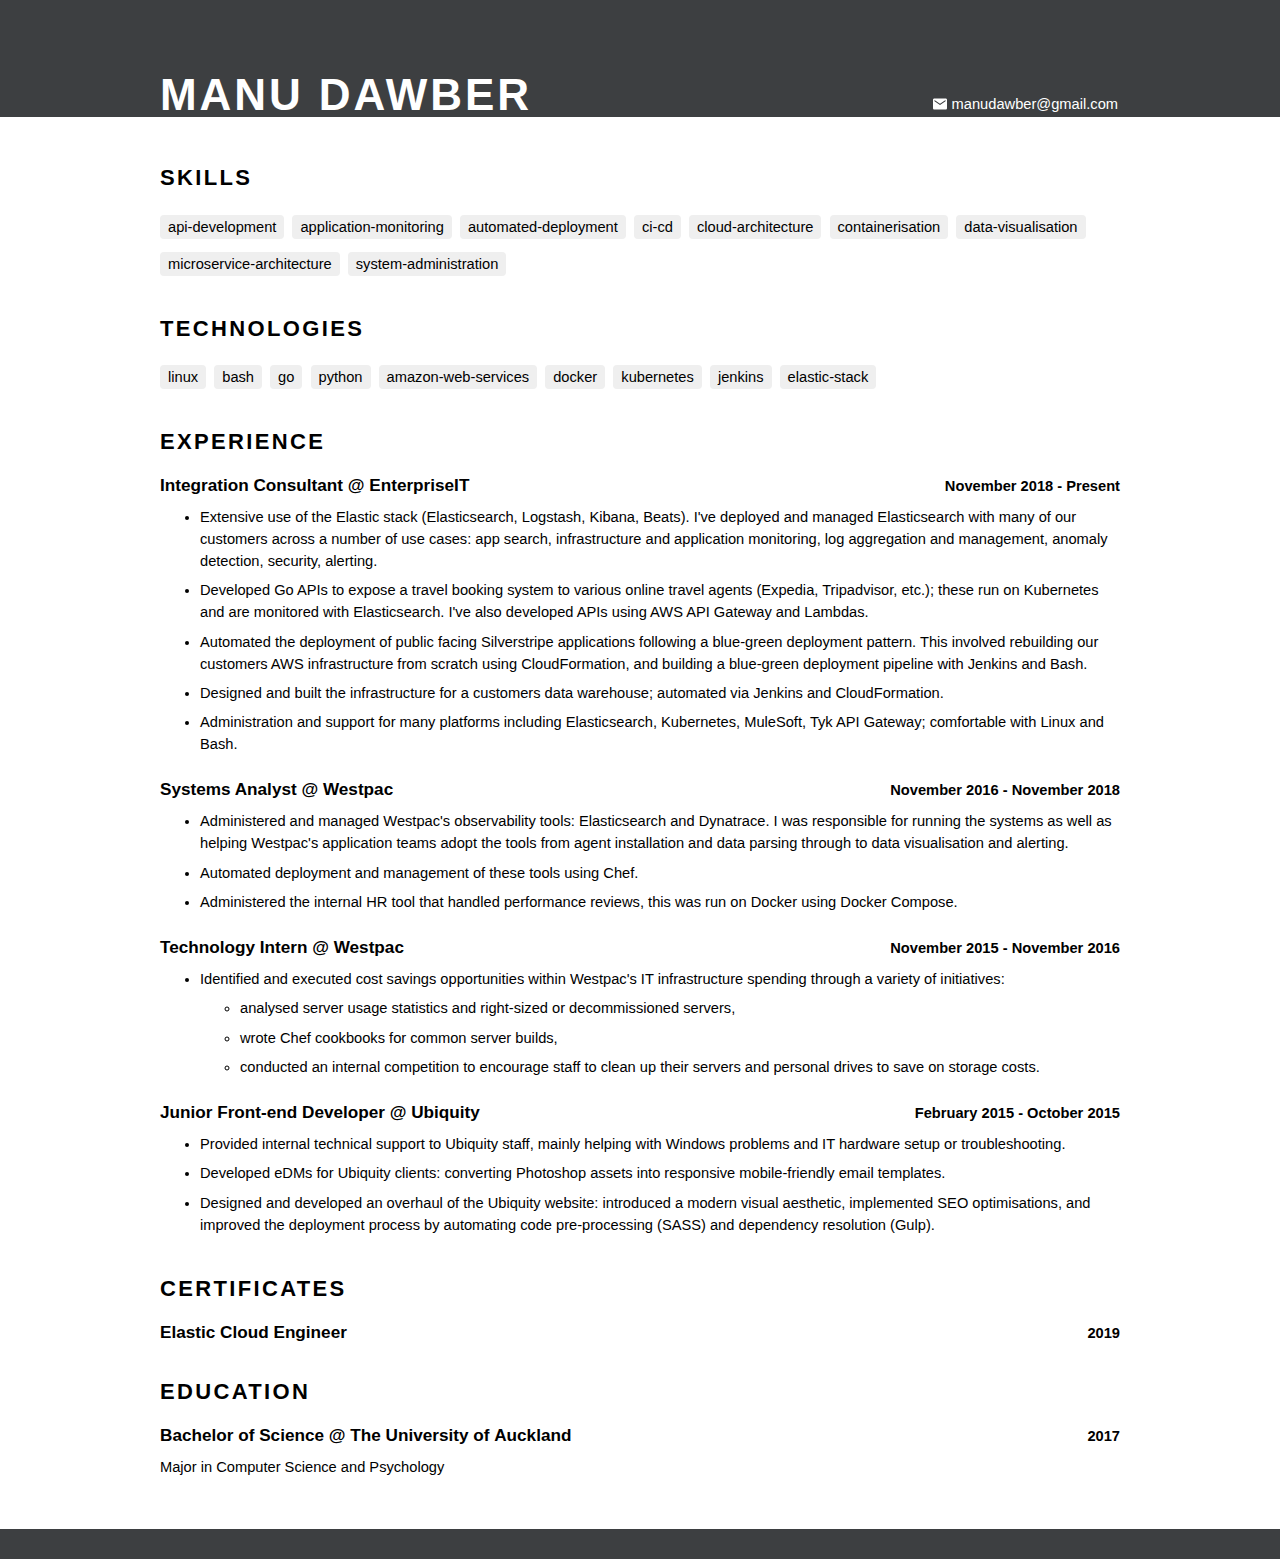
==== index.html @ ee5ba836 "Corrected employment dates and new file name" ====
<!doctype html>
<html lang="en">
  <head>
    <meta charset="utf-8">
    <meta name="description" content="My Resume">
    <meta name="author" content="Manu Dawber">
    <meta name="viewport" content="width=device-width, initial-scale=1">
    <link rel="stylesheet" href="css/normalize.css">
    <link rel="stylesheet" href="css/styles.css">
    <link rel="stylesheet" href="css/responsive.css">
    <title>Manu Dawber | Resume</title>
  </head>
  <body>
    <header>
      <div class="container">
        <h1>Manu Dawber</h1>
        <section class="contact-info">
          <!--<span><img src="css/icons/_ionicons_svg_md-globe.svg" class="icon"/> <a href="https://manudawber.me">manudawber.me</a></span>-->
          <a href="mailto:manudawber@gmail.com"><img src="css/icons/_ionicons_svg_md-mail.svg" class="icon"/><span>manudawber@gmail.com</span></a>
        </section>
      </div>
    </header>
    <main>
      <div class="container">
        <section class="skill">
          <h2>Skills</h2>
          <section class="entry">
            <section class="entry-content">
              <ul class="tag-style">
                <li>api&#8209;development</li>
                <li>application&#8209;monitoring</li>
                <li>automated&#8209;deployment</li>
                <li>ci&#8209;cd</li>
                <li>cloud&#8209;architecture</li>
                <li>containerisation</li>
                <li>data&#8209;visualisation</li>
                <li>microservice&#8209;architecture</li>
                <li>system&#8209;administration</li>
              </ul>
            </section>
          </section>
        </section>
        <section class="technologies">
          <h2>Technologies</h2>
          <section class="entry">
            <section class="entry-content">
              <ul class="tag-style">
                <li>linux</li>
                <li>bash</li>
                <li>go</li>
                <li>python</li>
                <li>amazon&#8209;web&#8209;services</li>
                <li>docker</li>
                <li>kubernetes</li>
                <li>jenkins</li>
                <li>elastic&#8209;stack</li>
              </ul>
            </section>
          </section>
        </section>
        <section class="experience">
          <h2>Experience</h2>
          <section class="entry">
            <h3>Integration Consultant @ EnterpriseIT</h3>
            <span class="entry-date">November 2018 - Present</span>
            <section class="entry-content">
              <ul>
                <li>Extensive use of the Elastic stack (Elasticsearch, Logstash, Kibana, Beats). I've deployed and managed Elasticsearch with many of our customers across a number of use cases: app search, infrastructure and application monitoring, log aggregation and management, anomaly detection, security, alerting.</li>
                <li>Developed Go APIs to expose a travel booking system to various online travel agents (Expedia, Tripadvisor, etc.); these run on Kubernetes and are monitored with Elasticsearch. I've also developed APIs using AWS API Gateway and Lambdas.</li>
                <li>Automated the deployment of public facing Silverstripe applications following a blue-green deployment pattern. This involved rebuilding our customers AWS infrastructure from scratch using CloudFormation, and building a blue-green deployment pipeline with Jenkins and Bash.</li>
                <li>Designed and built the infrastructure for a customers data warehouse; automated via Jenkins and CloudFormation.</li>
                <li>Administration and support for many platforms including Elasticsearch, Kubernetes, MuleSoft, Tyk API Gateway; comfortable with Linux and Bash.</li>
              </ul>
            </section>
          </section>
          <section class="entry">
            <h3>Systems Analyst @ Westpac</h3>
            <span class="entry-date">November 2016 - November 2018</span>
            <section class="entry-content">
              <ul>
                <li>Administered and managed Westpac's observability tools: Elasticsearch and Dynatrace. I was responsible for running the systems as well as helping Westpac's application teams adopt the tools from agent installation and data parsing through to data visualisation and alerting.</li>
                <li>Automated deployment and management of these tools using Chef.</li>
                <li>Administered the internal HR tool that handled performance reviews, this was run on Docker using Docker Compose.</li>
              </ul>
            </section>
          </section>
          <section class="entry">
            <h3>Technology Intern @ Westpac</h3>
            <span class="entry-date">November 2015 - November 2016</span>
            <section class="entry-content">
              <ul>
                <li>Identified and executed cost savings opportunities within Westpac's IT infrastructure spending through a variety of initiatives:
                  <ul>
                    <li>analysed server usage statistics and right-sized or decommissioned servers,</li>
                    <li>wrote Chef cookbooks for common server builds,</li>
                    <li>conducted an internal competition to encourage staff to clean up their servers and personal drives to save on storage costs.</li>
                  </ul>
                </li>
              </ul>
            </section>
          </section>
          <section class="entry">
            <h3>Junior Front-end Developer @ Ubiquity</h3>
            <span class="entry-date">February 2015 - October 2015</span>
            <section class="entry-content">
              <ul>
                <li>Provided internal technical support to Ubiquity staff, mainly helping with Windows problems and IT hardware setup or troubleshooting.</li>
                <li>Developed eDMs for Ubiquity clients: converting Photoshop assets into responsive mobile-friendly email templates.</li>
                <li>Designed and developed an overhaul of the Ubiquity website: introduced a modern visual aesthetic, implemented SEO optimisations, and improved the deployment process by automating code pre-processing (SASS) and dependency resolution (Gulp).</li>
              </ul>
            </section>
          </section>
        </section>
        <section class="certificates">
          <h2>Certificates</h2>
          <section class="entry">
            <h3>Elastic Cloud Engineer</h3>
            <span class="entry-date">2019</span>
          </section>
        </section>
        <section class="education">
          <h2>Education</h2>
          <section class="entry">
            <h3>Bachelor of Science @ The&nbsp;University&nbsp;of&nbsp;Auckland</h3>
            <span class="entry-date">2017</span>
            <section class="entry-content">
              <span>Major in Computer Science and Psychology</span>
            </section>
          </section>
        </section>
      </div>
    </main>
    <footer>
      <div class="container"></div>
    </footer>
  </body>
</html>
---- css/styles.css ----
html {
    font-family: "Open Sans", "Segoe UI", Tahoma, Geneva, Verdana, sans-serif;
    font-weight: 300;
    font-size: 11pt;
    line-height: 1.5;
    color: #000;
    min-width: 320px;
}

body {
    display: flex;
    flex-direction: column;
    min-height: 100vh;
}

header, main, footer {
    display: flex;
    justify-content: center;
}

.container {
    width: 100%;
    max-width: 960px;
    margin: 0 1rem 0 1rem;
}

header, footer {
    flex-direction: row;
    background-color: #3d3f41;
    color: #fff;
}

header {
    height: 6rem;
    padding-top: 2rem;
    align-items: flex-end;
}

header > .container {
    display: flex;
    flex-direction: row;
    justify-content: space-between;
    align-items: flex-end;
}

.contact-info {
    display: flex;
    flex-direction: column;
    justify-content: flex-end;
    align-items: flex-end;
    padding: 2px;
}

.contact-info a {
    display: flex;
    flex-direction: row;
    align-items: center;
    text-decoration: none;
    color: #fff;
}

img.icon {
    width: 16px;
    margin-left: 4px;
    margin-right: 4px;
    fill: #fff; 
}

main {
    margin-top: 3rem;
    margin-bottom: 3rem;
}

footer {
    height: 2rem;
    margin-top: auto;
}

h1 {
    margin: 0;
    line-height: 1em;
    text-transform: uppercase;
    font-size: 3rem;
    letter-spacing: 0.2rem;
}

h2 {
    margin: 0 0 1rem 0;
    text-transform: uppercase;
    letter-spacing: 0.16rem;
}

h3 {
    margin: 0;
}

.entry {
    display: flex;
    flex-direction: row;
    flex-wrap: wrap;
    justify-content: space-between;
    align-items: baseline;
    margin-bottom: 1rem;
}

.entry:last-child {
    margin-bottom: 2rem;
}

.entry-date {
    margin-left: auto;
    font-weight: 600;
}

.entry-content {
    width: 100%;
}

.entry-content > span {
    display: block;
    margin-top: 0.5rem;
    margin-bottom: 0.5rem;
}

ul {
    margin-top: 0.5rem;
    margin-bottom: 0.5rem;
}

li {
    margin-bottom: 0.5rem;
}

li:last-child {
    margin-bottom: 0;
}

.container > section:last-child > .entry {
    margin-bottom: 0;
}

.tag-style {
    list-style: none;
    padding-left: 0;
    margin: 0;
}

.tag-style li {
    display: inline;
    background: #efefef;
    padding: 4px 8px;
    border-radius: 4px;
    margin-right: 4px;
    line-height: 2.5em;
}
---- css/responsive.css ----
@media (max-width: 640px) {
  main {
    margin-top: 2rem;
    margin-bottom: 2rem;
  }

  .entry-date {
    width: 100%;
  }

  ul {
    padding-left: 20px;
  }

  .contact-info img {
    width: 2.5rem;
    margin-left: 2rem;
    margin-right: 0;
  }

  .contact-info span {
    display: none;
  }
}

@media print {
  html {
    font-size: 10pt;
  }

  header {
    height: 4rem;
  }

  footer {
    display: none;
  }

  .container {
    margin: 0 4rem 0 4rem;
  }

  .contact-info img {
    width: 16px;
    margin-left: 4px;
    margin-right: 4px;
    fill: #fff; 
  }

  .contact-info span {
    display: inline;
  }

  .entry {
    page-break-inside: avoid;
  }

  @page {
    size: A4;
    margin: 1cm 0 1cm 0;
  }

  @page :first {
    margin: 0 0 0 0;
  }

  * {
    -webkit-print-color-adjust: exact;
    color-adjust: exact;
  }
}
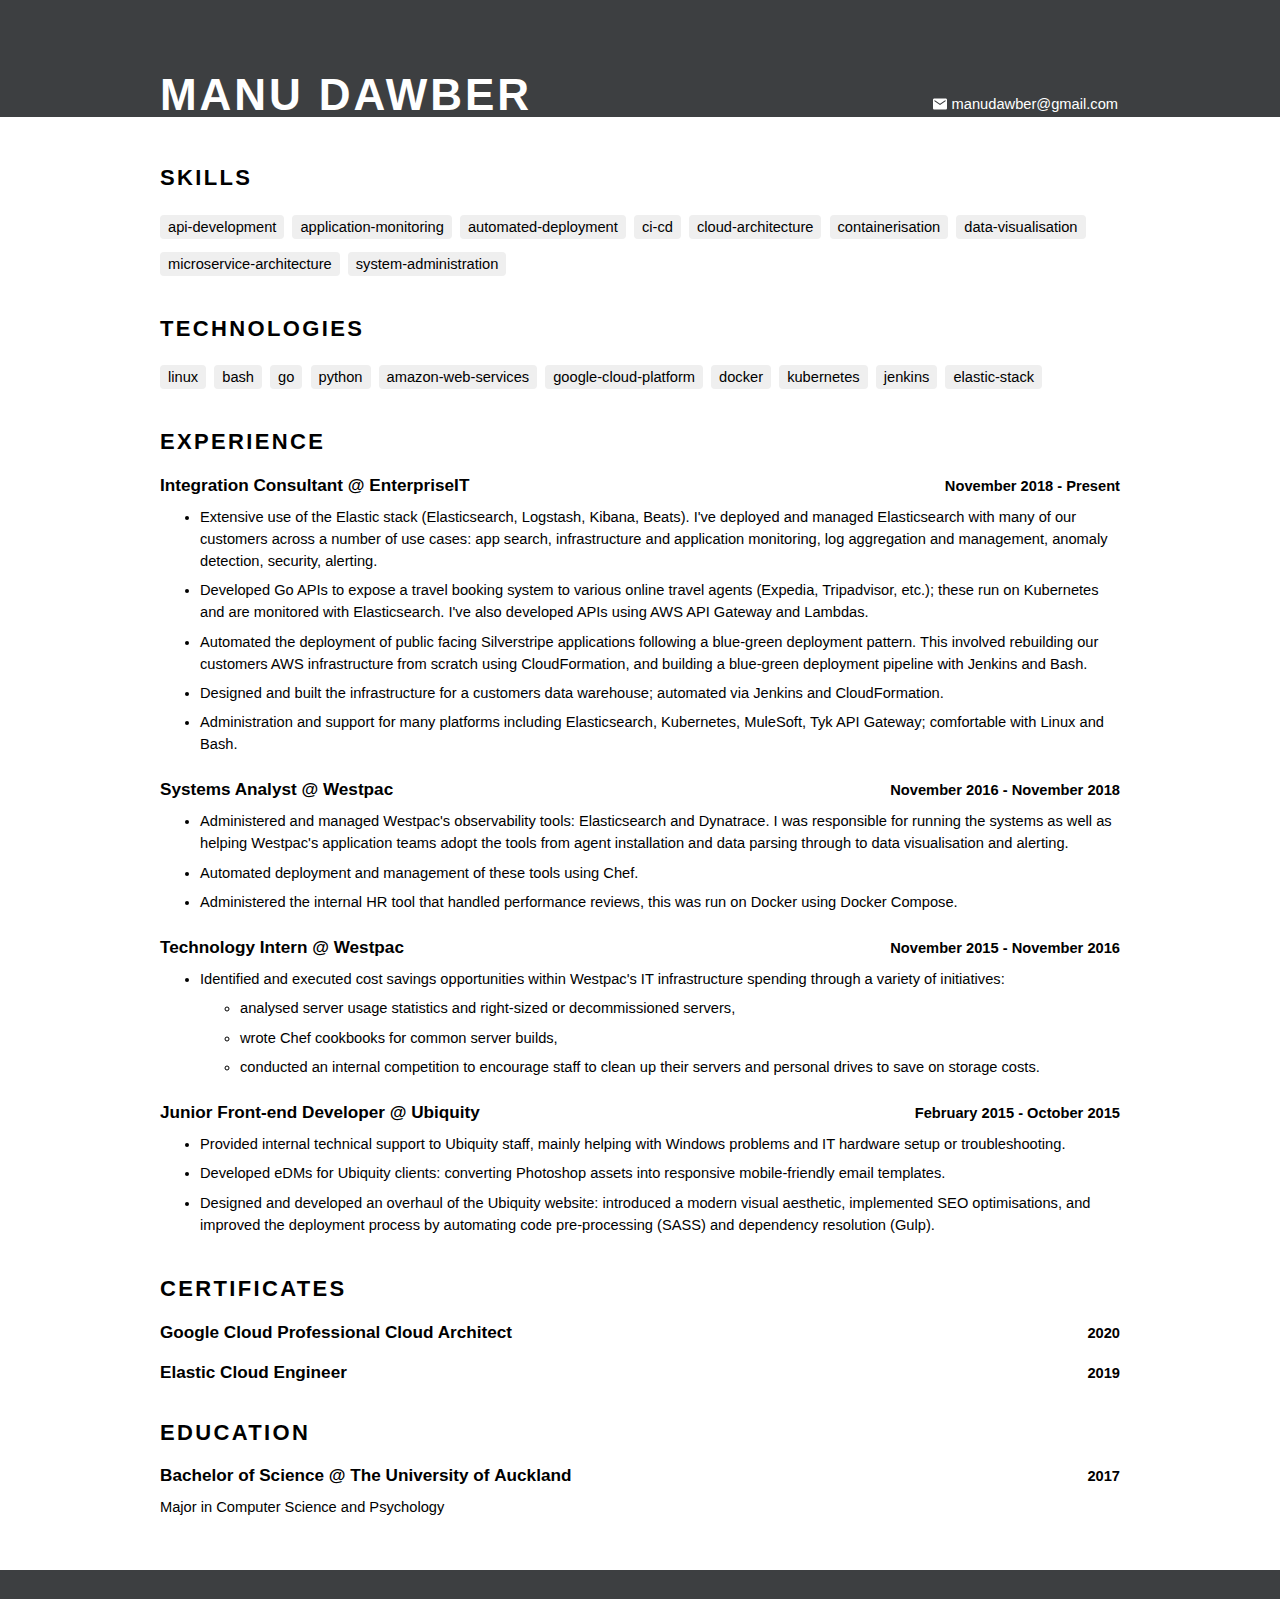
==== commit ea6f56b5: "New cert and gsuite verification" ====
--- a/index.html
+++ b/index.html
@@ -5,6 +5,7 @@
     <meta name="description" content="My Resume">
     <meta name="author" content="Manu Dawber">
     <meta name="viewport" content="width=device-width, initial-scale=1">
+    <meta name="google-site-verification" content="4WrJMIbhhdA5ou9OmreZ6aJ7aox0JHHgBFtbIMYBe6Y" />
     <link rel="stylesheet" href="css/normalize.css">
     <link rel="stylesheet" href="css/styles.css">
     <link rel="stylesheet" href="css/responsive.css">
@@ -50,6 +51,7 @@
                 <li>go</li>
                 <li>python</li>
                 <li>amazon&#8209;web&#8209;services</li>
+                <li>google&#8209;cloud&#8209;platform</li>
                 <li>docker</li>
                 <li>kubernetes</li>
                 <li>jenkins</li>
@@ -114,6 +116,10 @@
         <section class="certificates">
           <h2>Certificates</h2>
           <section class="entry">
+            <h3>Google Cloud Professional Cloud Architect</h3>
+            <span class="entry-date">2020</span>
+          </section>
+          <section class="entry">
             <h3>Elastic Cloud Engineer</h3>
             <span class="entry-date">2019</span>
           </section>
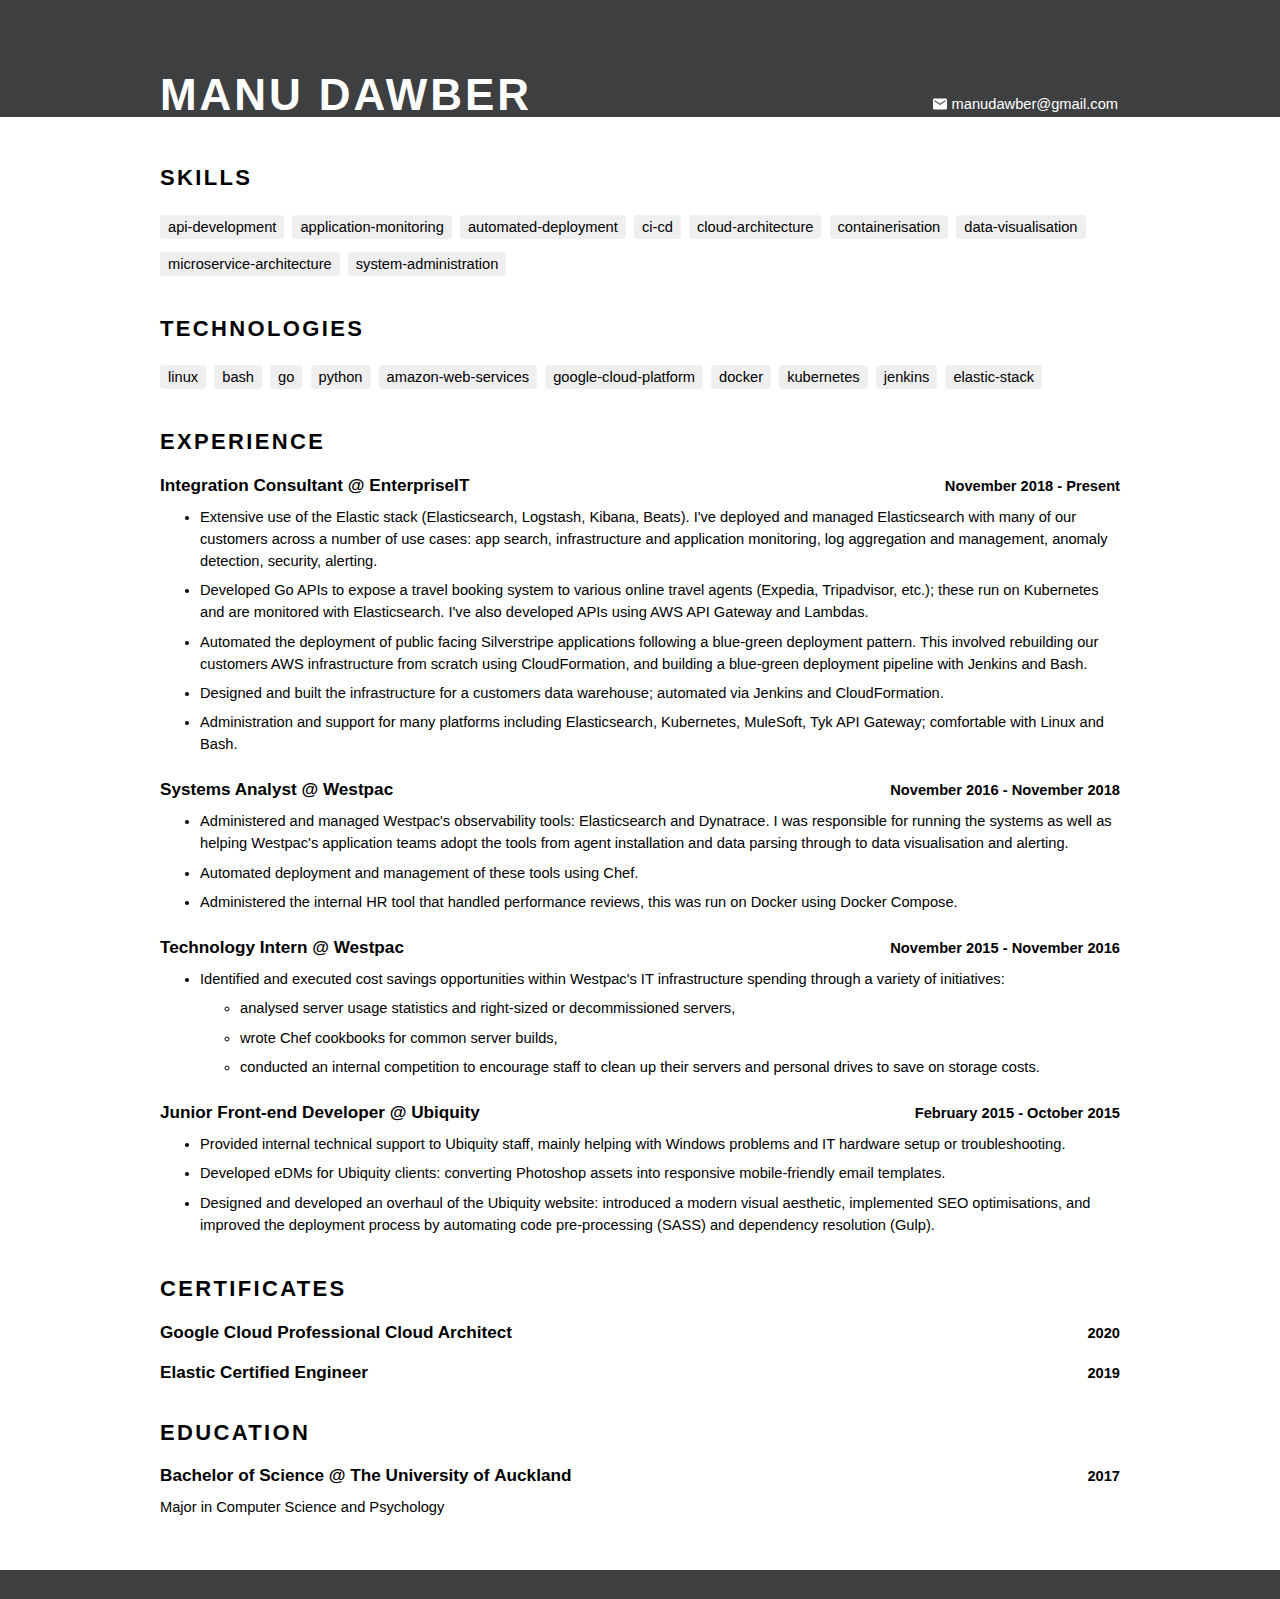
==== commit 7067168c: "Typo" ====
--- a/index.html
+++ b/index.html
@@ -120,7 +120,7 @@
             <span class="entry-date">2020</span>
           </section>
           <section class="entry">
-            <h3>Elastic Cloud Engineer</h3>
+            <h3>Elastic Certified Engineer</h3>
             <span class="entry-date">2019</span>
           </section>
         </section>
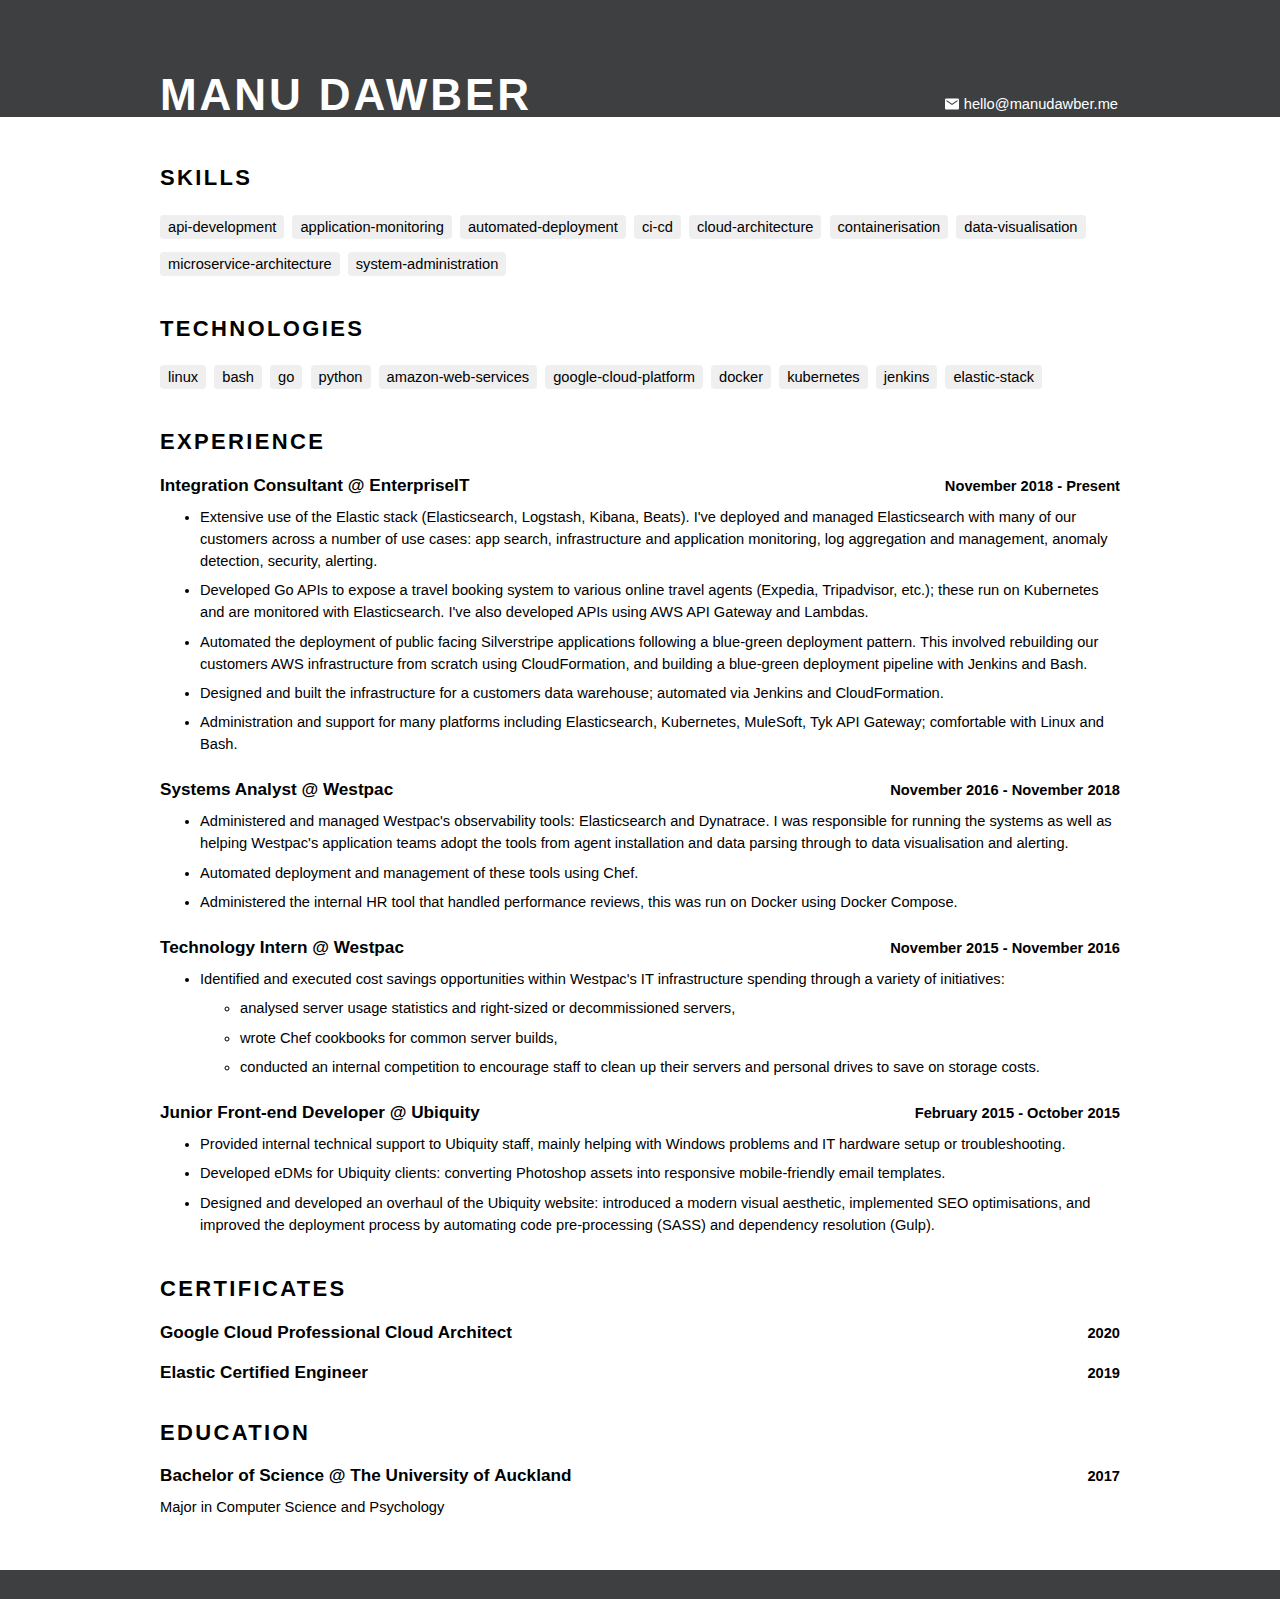
==== commit 291e9758: "New email address" ====
--- a/index.html
+++ b/index.html
@@ -17,7 +17,7 @@
         <h1>Manu Dawber</h1>
         <section class="contact-info">
           <!--<span><img src="css/icons/_ionicons_svg_md-globe.svg" class="icon"/> <a href="https://manudawber.me">manudawber.me</a></span>-->
-          <a href="mailto:manudawber@gmail.com"><img src="css/icons/_ionicons_svg_md-mail.svg" class="icon"/><span>manudawber@gmail.com</span></a>
+          <a href="mailto:manudawber@gmail.com"><img src="css/icons/_ionicons_svg_md-mail.svg" class="icon"/><span>hello@manudawber.me</span></a>
         </section>
       </div>
     </header>
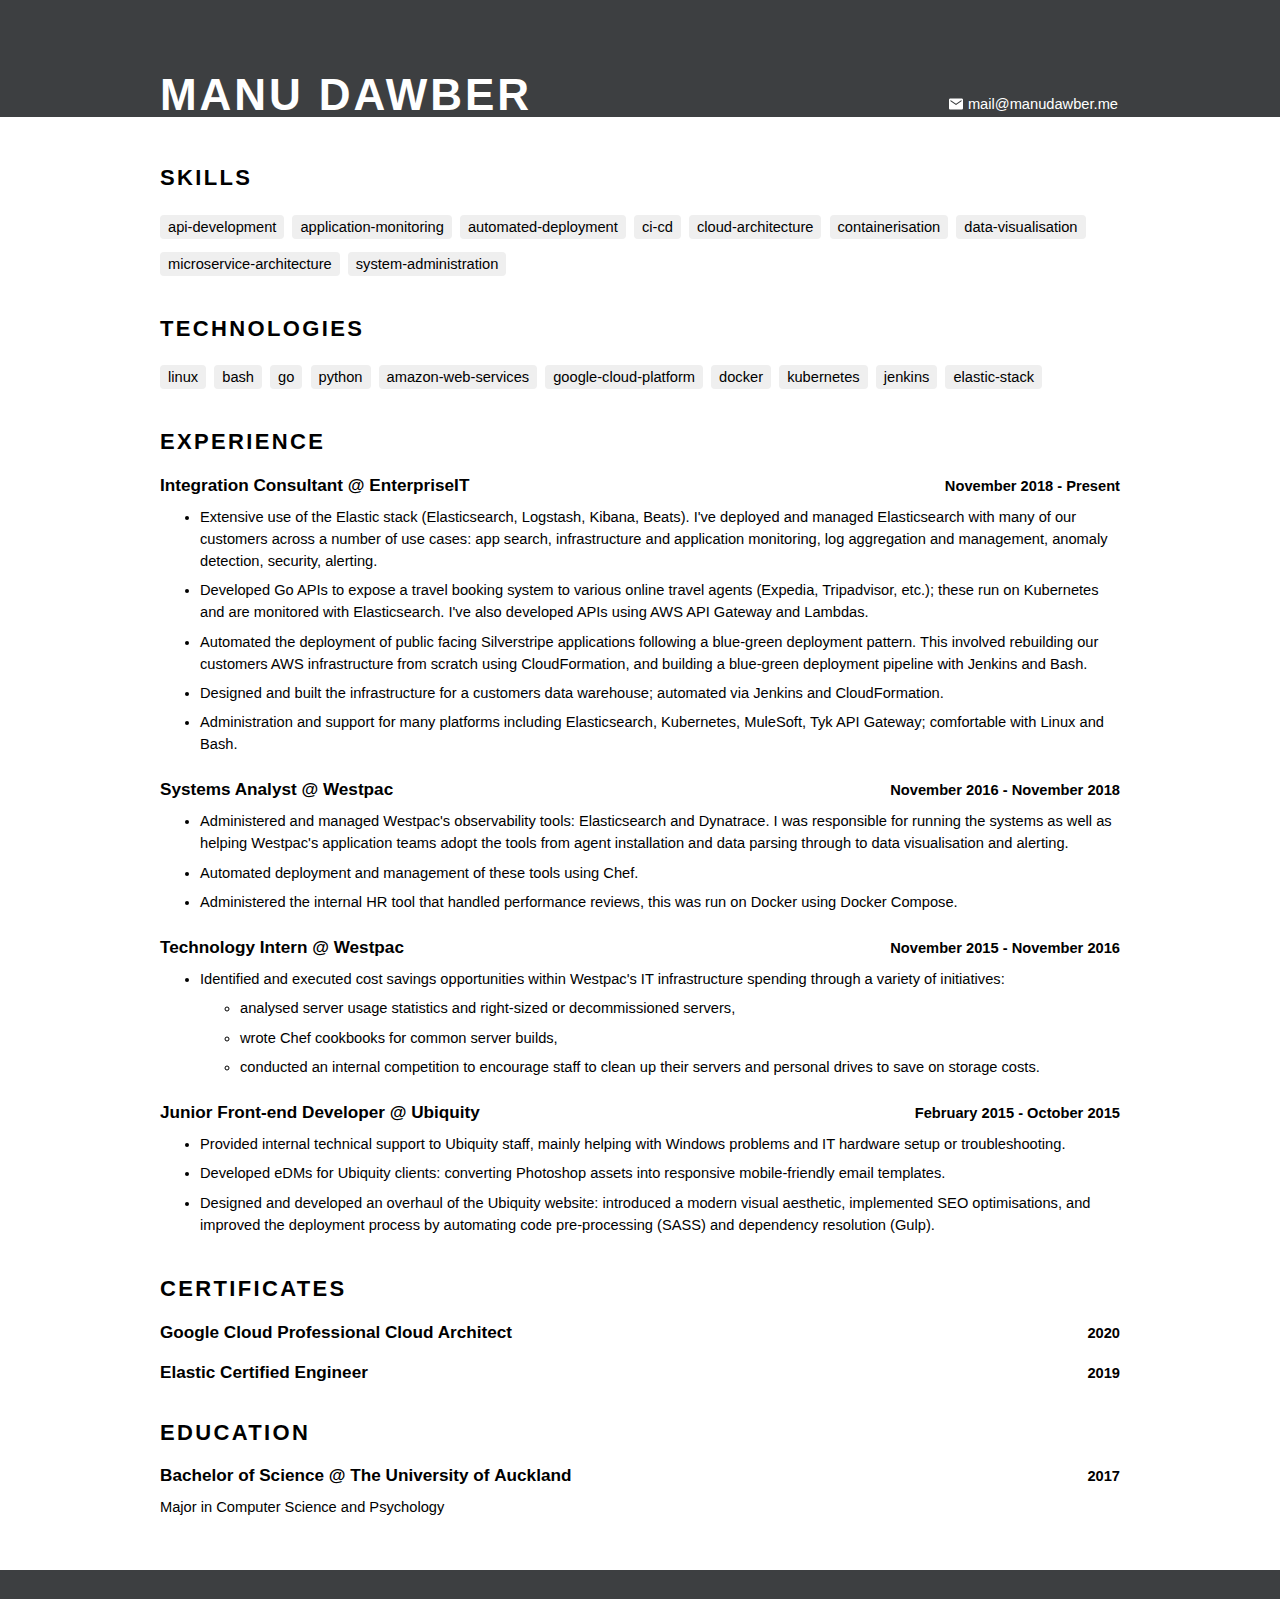
==== commit 5c1494ac: "Updated print margins and email address" ====
--- a/index.html
+++ b/index.html
@@ -16,8 +16,7 @@
       <div class="container">
         <h1>Manu Dawber</h1>
         <section class="contact-info">
-          <!--<span><img src="css/icons/_ionicons_svg_md-globe.svg" class="icon"/> <a href="https://manudawber.me">manudawber.me</a></span>-->
-          <a href="mailto:manudawber@gmail.com"><img src="css/icons/_ionicons_svg_md-mail.svg" class="icon"/><span>hello@manudawber.me</span></a>
+          <a href="mailto:mail@manudawber.me"><img src="css/icons/_ionicons_svg_md-mail.svg" class="icon"/><span>mail@manudawber.me</span></a>
         </section>
       </div>
     </header>
--- a/css/responsive.css
+++ b/css/responsive.css
@@ -51,17 +51,13 @@
     display: inline;
   }
 
-  .entry {
-    page-break-inside: avoid;
-  }
-
   @page {
     size: A4;
-    margin: 1cm 0 1cm 0;
+    margin: 1.5cm 0 1.5cm 0;
   }
 
   @page :first {
-    margin: 0 0 0 0;
+    margin: 0 0 1.5cm 0;
   }
 
   * {
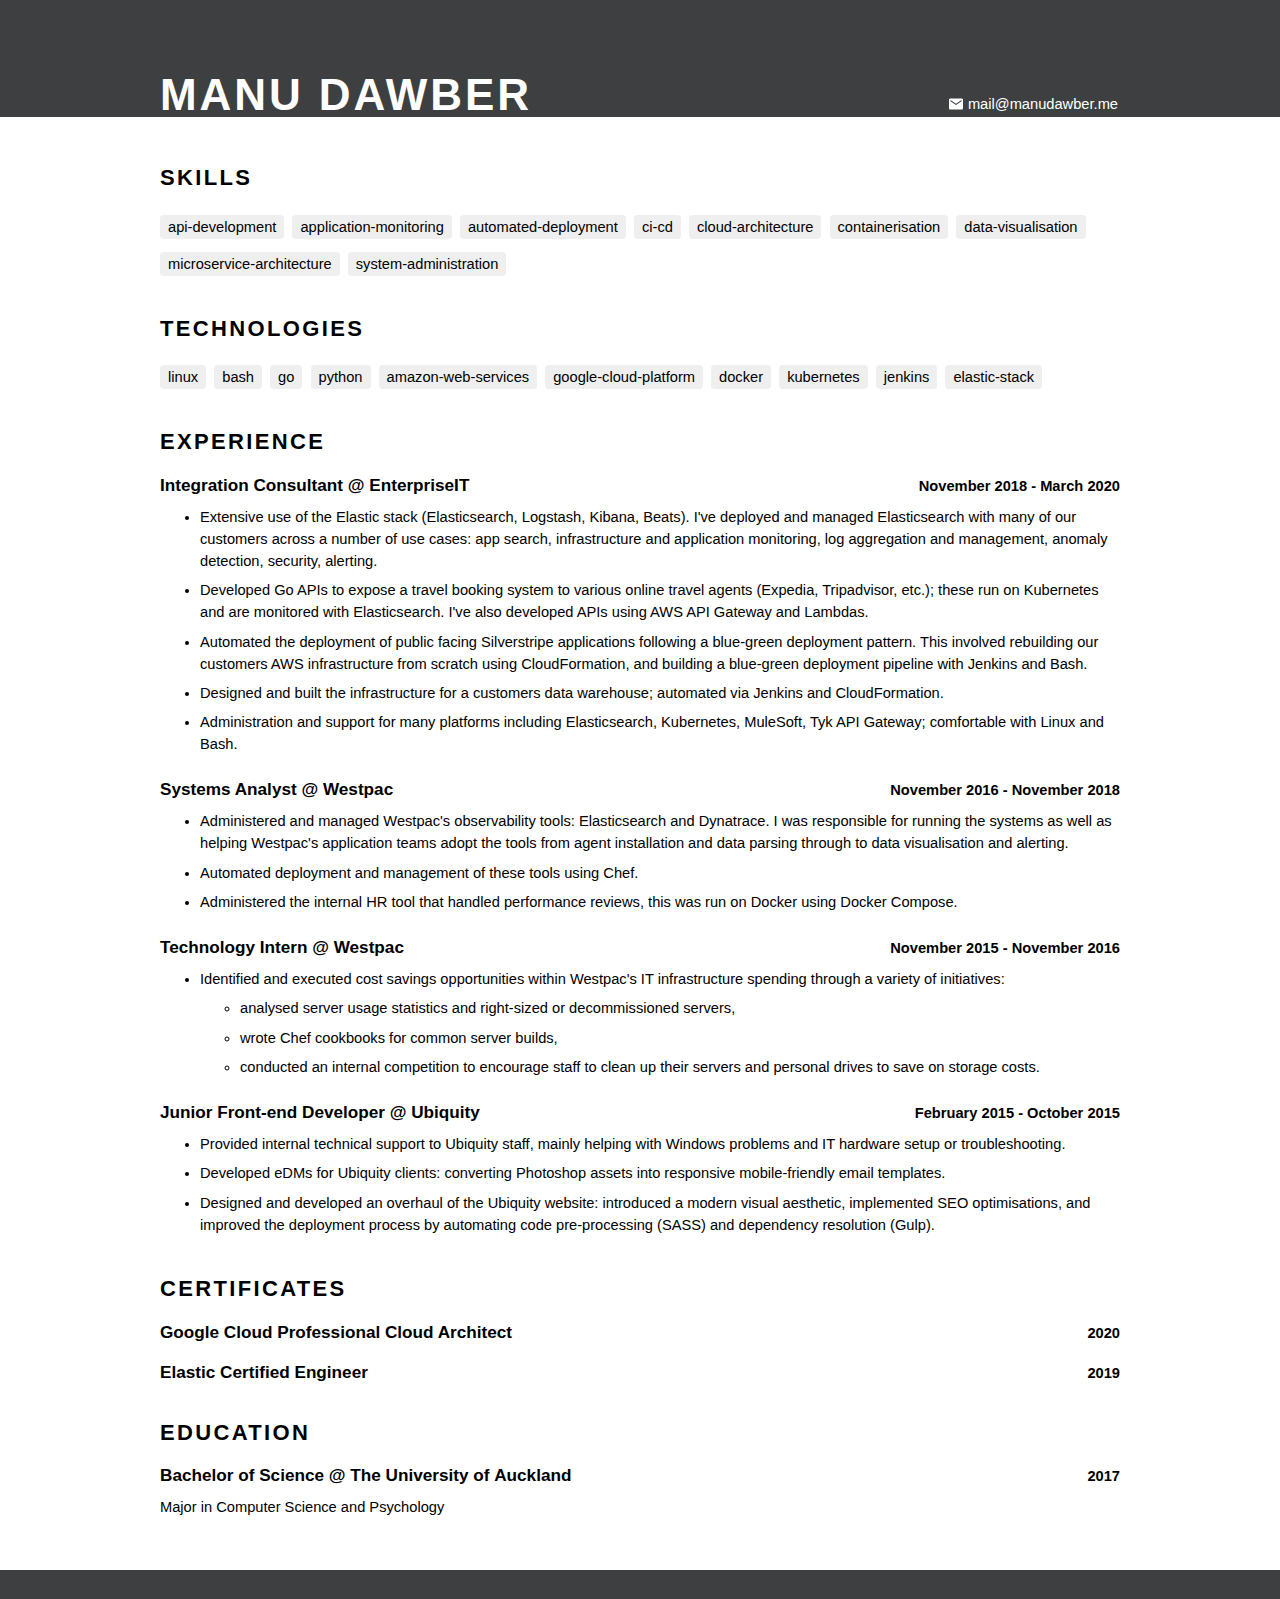
==== commit 4a11d4ad: "Updated eIT end date" ====
--- a/index.html
+++ b/index.html
@@ -63,7 +63,7 @@
           <h2>Experience</h2>
           <section class="entry">
             <h3>Integration Consultant @ EnterpriseIT</h3>
-            <span class="entry-date">November 2018 - Present</span>
+            <span class="entry-date">November 2018 - March 2020</span>
             <section class="entry-content">
               <ul>
                 <li>Extensive use of the Elastic stack (Elasticsearch, Logstash, Kibana, Beats). I've deployed and managed Elasticsearch with many of our customers across a number of use cases: app search, infrastructure and application monitoring, log aggregation and management, anomaly detection, security, alerting.</li>
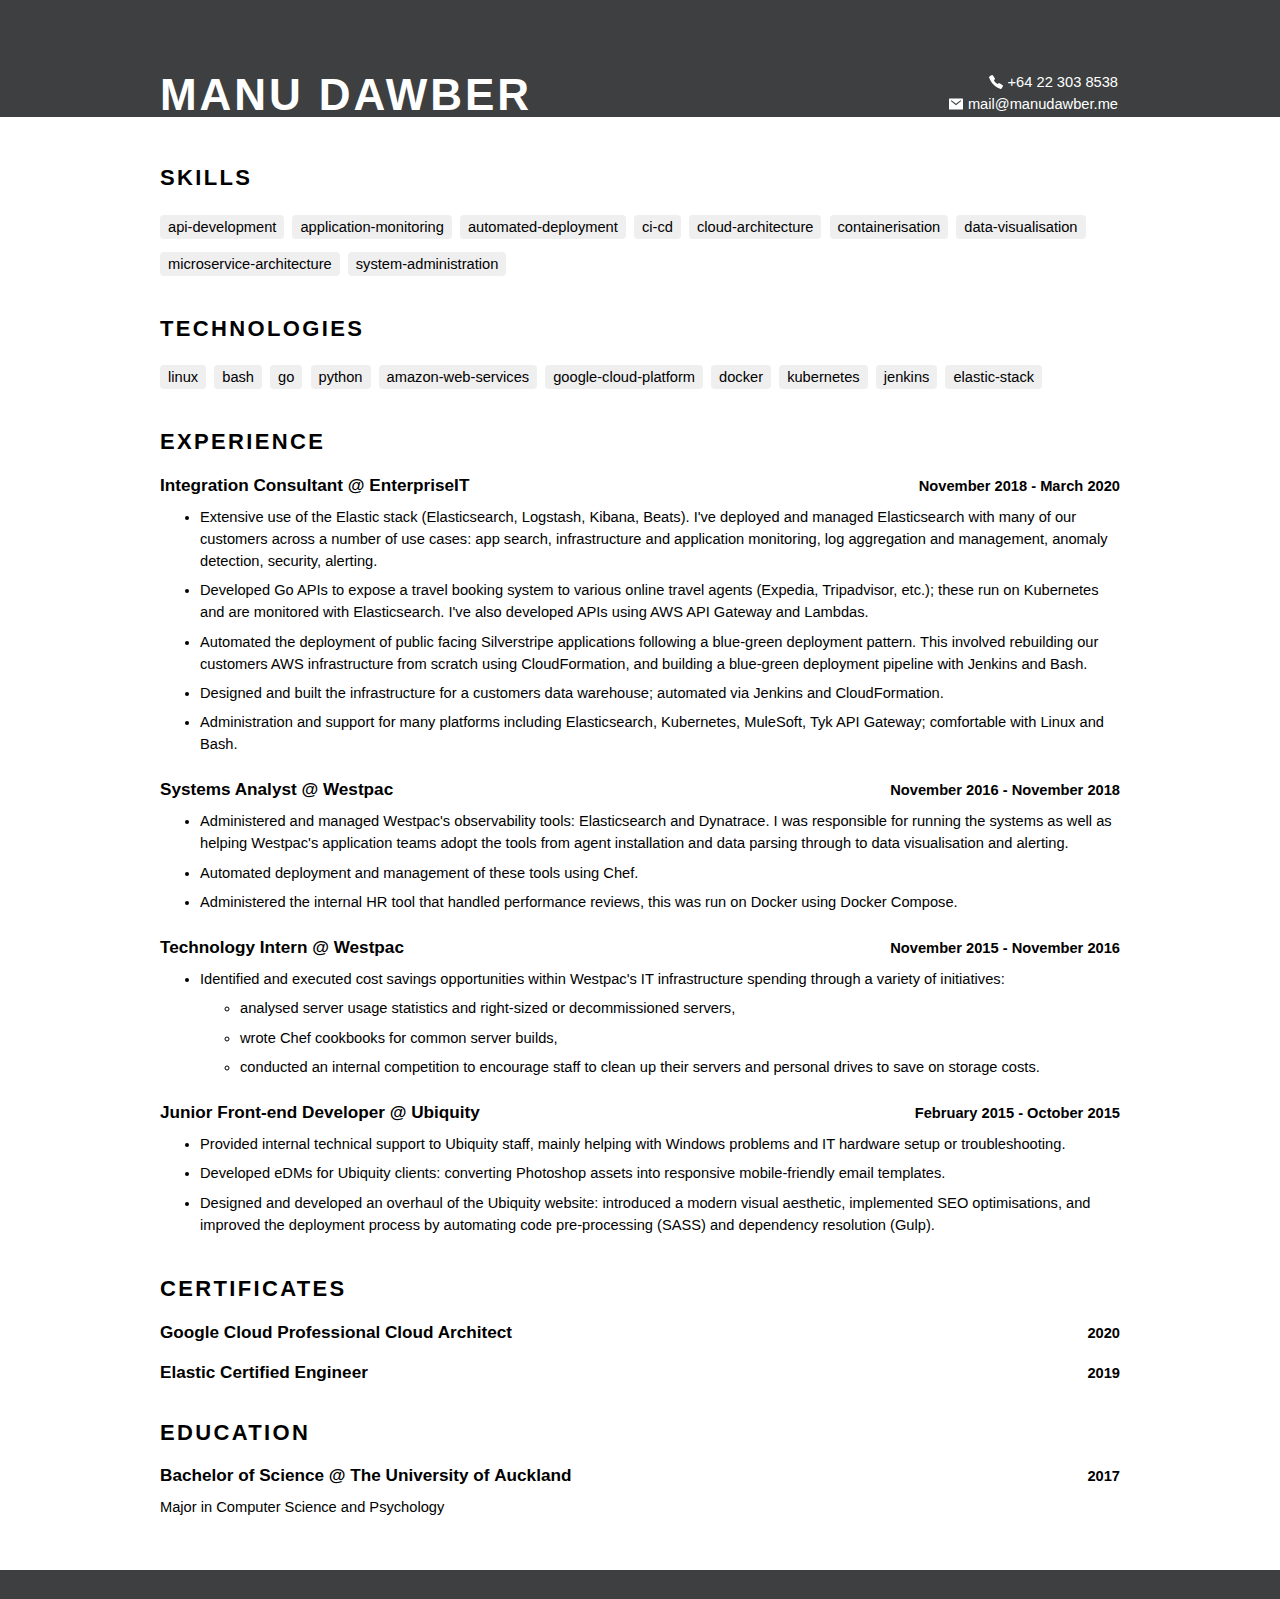
==== commit cd3677b5: "Updated contact information" ====
--- a/index.html
+++ b/index.html
@@ -16,7 +16,8 @@
       <div class="container">
         <h1>Manu Dawber</h1>
         <section class="contact-info">
-          <a href="mailto:mail@manudawber.me"><img src="css/icons/_ionicons_svg_md-mail.svg" class="icon"/><span>mail@manudawber.me</span></a>
+          <a href="tel:+64223038538"><img src="css/icons/call-sharp.svg" class="icon"/><span>+64 22 303 8538</span></a>
+          <a href="mailto:mail@manudawber.me"><img src="css/icons/mail-sharp.svg" class="icon"/><span>mail@manudawber.me</span></a>
         </section>
       </div>
     </header>
